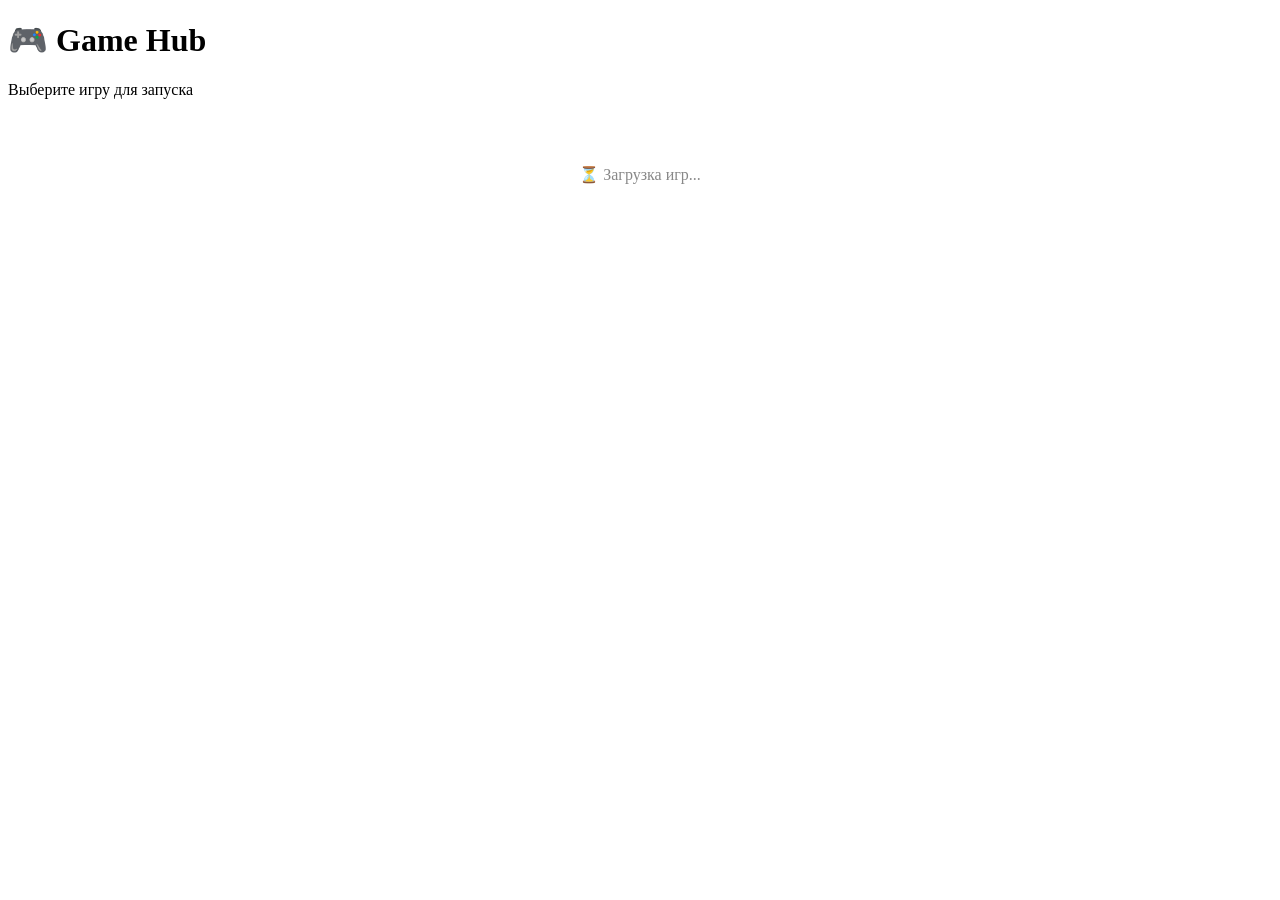
==== index.html @ e9fd37c3 "Create index.html" ====
<!DOCTYPE html>
<html lang="ru">
<head>
    <meta charset="UTF-8">
    <meta name="viewport" content="width=device-width, initial-scale=1.0">
    <title>Game Hub</title>
    <link rel="stylesheet" href="styles/main.css">
</head>
<body>
    <div class="container">
        <header>
            <h1>🎮 Game Hub</h1>
            <p class="subtitle">Выберите игру для запуска</p>
        </header>

        <div id="loading" style="text-align:center; padding:50px; color:#888;">
            ⏳ Загрузка игр...
        </div>

        <main id="gameGrid" style="display:none;">
            <!-- Карточки игр будут вставлены скриптом -->
        </main>
    </div>

    <div id="contextMenu" class="context-menu hidden">
        <ul id="menuList">
            <!-- Пункты меню будут вставлены скриптом -->
        </ul>
    </div>

    <script src="scripts/main.js"></script>
</body>
</html>
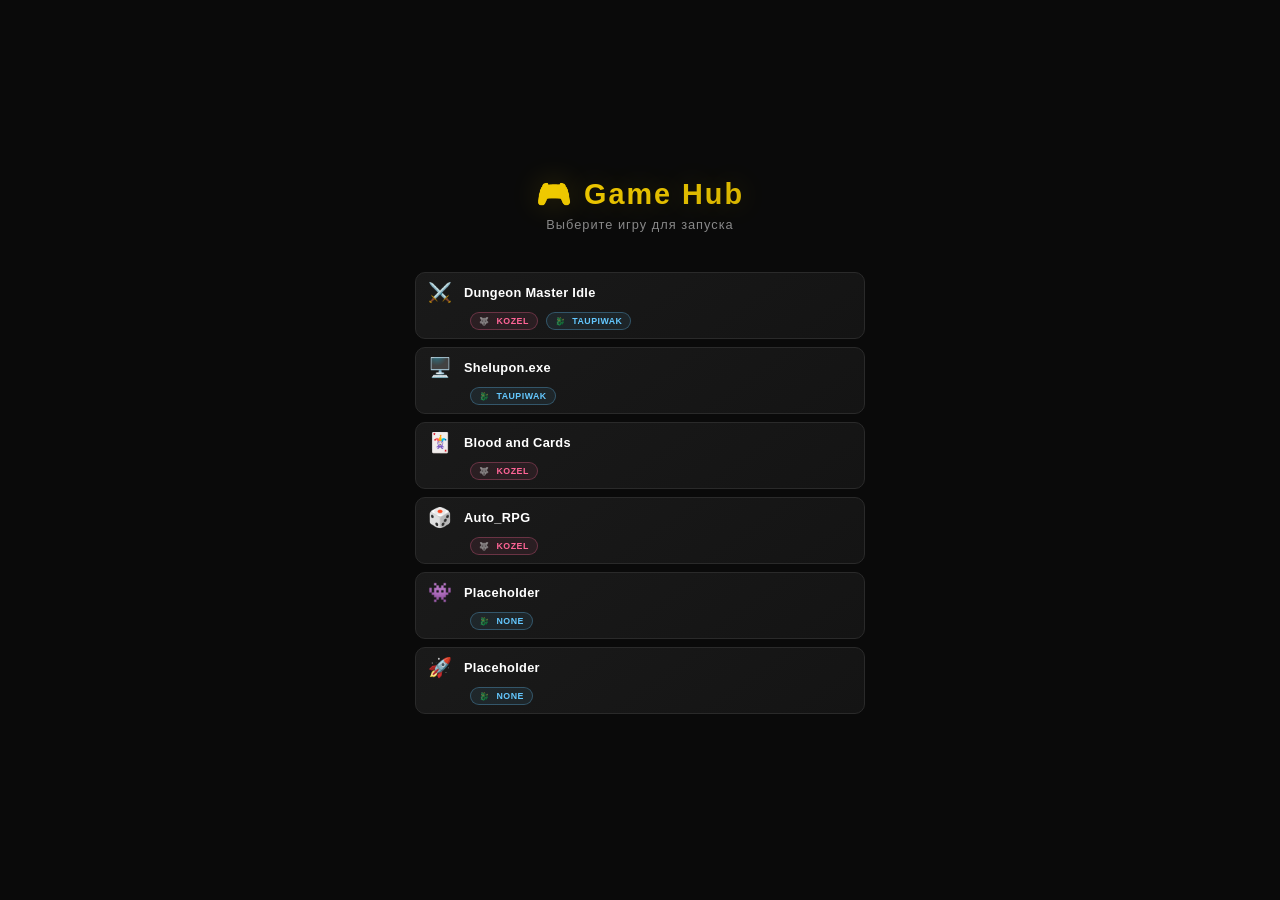
==== commit c0771291: "Update index.html" ====
--- a/index.html
+++ b/index.html
@@ -13,19 +13,8 @@
             <p class="subtitle">Выберите игру для запуска</p>
         </header>
 
-        <div id="loading" style="text-align:center; padding:50px; color:#888;">
-            ⏳ Загрузка игр...
-        </div>
-
-        <main id="gameGrid" style="display:none;">
-            <!-- Карточки игр будут вставлены скриптом -->
-        </main>
-    </div>
-
-    <div id="contextMenu" class="context-menu hidden">
-        <ul id="menuList">
-            <!-- Пункты меню будут вставлены скриптом -->
-        </ul>
+        <div id="loading">⏳ Загрузка игр...</div>
+        <main id="gameGrid"></main>
     </div>
 
     <script src="scripts/main.js"></script>
--- a/styles/main.css
+++ b/styles/main.css
@@ -0,0 +1,226 @@
+/* === ОБЩИЕ СТИЛИ === */
+* {
+    margin: 0;
+    padding: 0;
+    box-sizing: border-box;
+}
+
+body {
+    font-family: 'Segoe UI', Tahoma, Geneva, Verdana, sans-serif;
+    background: #0a0a0a;
+    color: #ffffff;
+    min-height: 100vh;
+    display: flex;
+    justify-content: center;
+    align-items: center;
+    padding: 10px;
+}
+
+.container {
+    max-width: 450px; /* ← вернули фиксированную ширину */
+    width: 100%;
+    margin: 0 auto;
+}
+
+/* === ШАПКА === */
+header {
+    text-align: center;
+    margin-bottom: 30px;
+}
+
+h1 {
+    font-size: 1.8rem;
+    font-weight: 700;
+    background: linear-gradient(135deg, #ffd700, #c9a800);
+    -webkit-background-clip: text;
+    -webkit-text-fill-color: transparent;
+    background-clip: text;
+    text-shadow: 0 0 30px rgba(255, 215, 0, 0.2);
+    letter-spacing: 2px;
+}
+
+.subtitle {
+    color: #888;
+    font-size: 0.8rem;
+    margin-top: 6px;
+    letter-spacing: 1px;
+}
+
+/* === СПИСОК ИГР === */
+#gameGrid {
+    display: flex;
+    flex-direction: column;
+    gap: 8px;
+    padding: 10px 0;
+}
+
+/* === КАРТОЧКА ИГРЫ (СТРОКА) === */
+.game-card {
+    background: linear-gradient(145deg, #1a1a1a, #141414);
+    border: 1px solid #2a2a2a;
+    border-radius: 10px;
+    padding: 8px 12px;
+    display: flex;
+    flex-wrap: wrap;
+    align-items: center;
+    justify-content: space-between;
+    gap: 8px;
+    position: relative;
+    overflow: hidden;
+    min-height: 40px;
+    transition: all 0.3s cubic-bezier(0.4, 0, 0.2, 1);
+    cursor: default;
+}
+
+.game-card::before {
+    content: '';
+    position: absolute;
+    top: -2px;
+    left: -2px;
+    right: -2px;
+    bottom: -2px;
+    background: linear-gradient(135deg, rgb(198, 190, 0), rgb(198, 190, 0), rgb(198, 190, 0));
+    background-size: 300% 300%;
+    border-radius: 12px;
+    opacity: 0;
+    transition: opacity 0.3s ease;
+    z-index: -1;
+    animation: shimmer 3s ease-in-out infinite;
+}
+
+@keyframes shimmer {
+    0% { background-position: 0% 50%; }
+    50% { background-position: 100% 50%; }
+    100% { background-position: 0% 50%; }
+}
+
+.game-card:hover {
+    transform: translateX(5px);
+    border-color: rgb(198, 190, 0);
+    box-shadow: 0 5px 30px rgba(198, 190, 0, 0.1);
+}
+
+.game-card:hover::before {
+    opacity: 1;
+}
+
+/* === ЛЕВАЯ ЧАСТЬ: Иконка + Название === */
+.game-card .left-section {
+    display: flex;
+    align-items: center;
+    gap: 12px;
+    flex: 1 1 100%; /* ← занимает всю ширину */
+    min-width: 0;
+    user-select: none;
+}
+
+.game-card .icon {
+    font-size: 1.2rem;
+    flex-shrink: 0;
+}
+
+.game-card .title {
+    font-size: 0.8rem;
+    font-weight: 600;
+    color: #ffffff;
+    letter-spacing: 0.3px;
+    white-space: nowrap;
+    overflow: hidden;
+    text-overflow: ellipsis;
+}
+
+/* === ПРАВАЯ ЧАСТЬ: Релизы === */
+.game-card .releases-section {
+    display: flex;
+    align-items: center;
+    gap: 8px;
+    flex: 1 1 100%; /* ← занимает всю ширину */
+    justify-content: flex-start;
+    padding-left: 42px; /* ← отступ под иконку */
+}
+
+.game-card .release-btn {
+    padding: 3px 8px;
+    border-radius: 16px;
+    font-size: 0.55rem;
+    font-weight: 600;
+    text-transform: uppercase;
+    letter-spacing: 0.5px;
+    border: 1px solid rgba(255, 215, 0, 0.2);
+    background: rgba(255, 215, 0, 0.08);
+    color: #ffd700;
+    transition: all 0.25s ease;
+    cursor: pointer;
+    white-space: nowrap;
+    text-decoration: none;
+    display: inline-block;
+}
+
+.game-card .release-btn:hover {
+    background: rgba(255, 215, 0, 0.1);
+    border-color: #ffd700;
+    transform: scale(1.03);
+    box-shadow: 0 0 15px rgba(255, 215, 0, 0.05);
+}
+
+/* === КОЗЕЛ - РОЗОВЫЙ === */
+.game-card .release-btn.kozel {
+    border-color: rgba(255, 100, 150, 0.3);
+    background: rgba(255, 100, 150, 0.08);
+    color: #ff6496;
+}
+
+.game-card .release-btn.kozel:hover {
+    background: rgba(255, 100, 150, 0.1);
+    border-color: #ff6496;
+    box-shadow: 0 0 15px rgba(255, 100, 150, 0.05);
+}
+
+/* === TAU - ГОЛУБОЙ === */
+.game-card .release-btn.tau {
+    border-color: rgba(100, 200, 255, 0.3);
+    background: rgba(100, 200, 255, 0.08);
+    color: #64c8ff;
+}
+
+.game-card .release-btn.tau:hover {
+    background: rgba(100, 200, 255, 0.1);
+    border-color: #64c8ff;
+    box-shadow: 0 0 15px rgba(100, 200, 255, 0.05);
+}
+
+.game-card .release-btn .author-label {
+    font-size: 0.5rem;
+    opacity: 0.6;
+    margin-right: 4px;
+}
+
+.game-card .no-release {
+    font-size: 0.7rem;
+    color: #555;
+    font-style: italic;
+}
+
+/* === АНИМАЦИЯ ПОЯВЛЕНИЯ === */
+@keyframes fadeInUp {
+    from {
+        opacity: 0;
+        transform: translateY(20px);
+    }
+    to {
+        opacity: 1;
+        transform: translateY(0);
+    }
+}
+
+.game-card {
+    animation: fadeInUp 0.4s ease forwards;
+    opacity: 0;
+}
+
+.game-card:nth-child(1) { animation-delay: 0.03s; }
+.game-card:nth-child(2) { animation-delay: 0.06s; }
+.game-card:nth-child(3) { animation-delay: 0.09s; }
+.game-card:nth-child(4) { animation-delay: 0.12s; }
+.game-card:nth-child(5) { animation-delay: 0.15s; }
+.game-card:nth-child(6) { animation-delay: 0.18s; }
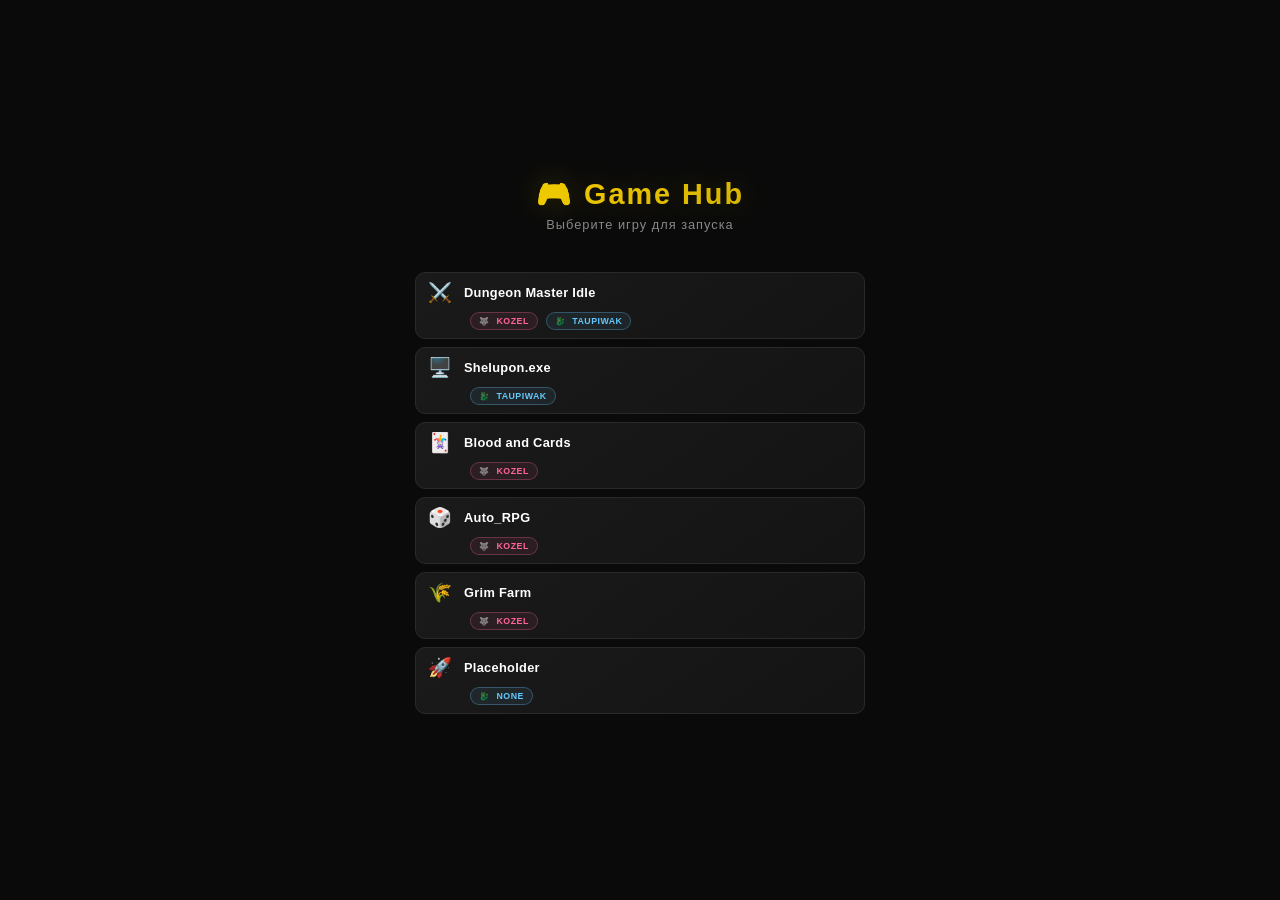
==== commit f0f9f6a7: "Update index.html" ====
--- a/index.html
+++ b/index.html
@@ -4,6 +4,9 @@
     <meta charset="UTF-8">
     <meta name="viewport" content="width=device-width, initial-scale=1.0">
     <title>Game Hub</title>
+
+    <link rel="icon" href="data:image/svg+xml,<svg xmlns='http://www.w3.org/2000/svg' viewBox='0 0 100 100'><text y='.9em' font-size='90'>🎮</text></svg>">
+    
     <link rel="stylesheet" href="styles/main.css">
 </head>
 <body>
--- a/styles/main.css
+++ b/styles/main.css
@@ -1,4 +1,3 @@
-/* === ОБЩИЕ СТИЛИ === */
 * {
     margin: 0;
     padding: 0;
@@ -8,7 +7,7 @@
 body {
     font-family: 'Segoe UI', Tahoma, Geneva, Verdana, sans-serif;
     background: #0a0a0a;
-    color: #ffffff;
+    color: #fff;
     min-height: 100vh;
     display: flex;
     justify-content: center;
@@ -17,12 +16,11 @@
 }
 
 .container {
-    max-width: 450px; /* ← вернули фиксированную ширину */
+    max-width: 450px;
     width: 100%;
     margin: 0 auto;
 }
 
-/* === ШАПКА === */
 header {
     text-align: center;
     margin-bottom: 30px;
@@ -46,7 +44,12 @@
     letter-spacing: 1px;
 }
 
-/* === СПИСОК ИГР === */
+#loading {
+    text-align: center;
+    padding: 50px;
+    color: #888;
+}
+
 #gameGrid {
     display: flex;
     flex-direction: column;
@@ -54,7 +57,6 @@
     padding: 10px 0;
 }
 
-/* === КАРТОЧКА ИГРЫ (СТРОКА) === */
 .game-card {
     background: linear-gradient(145deg, #1a1a1a, #141414);
     border: 1px solid #2a2a2a;
@@ -63,7 +65,6 @@
     display: flex;
     flex-wrap: wrap;
     align-items: center;
-    justify-content: space-between;
     gap: 8px;
     position: relative;
     overflow: hidden;
@@ -104,12 +105,11 @@
     opacity: 1;
 }
 
-/* === ЛЕВАЯ ЧАСТЬ: Иконка + Название === */
 .game-card .left-section {
     display: flex;
     align-items: center;
     gap: 12px;
-    flex: 1 1 100%; /* ← занимает всю ширину */
+    flex: 1 1 100%;
     min-width: 0;
     user-select: none;
 }
@@ -122,21 +122,20 @@
 .game-card .title {
     font-size: 0.8rem;
     font-weight: 600;
-    color: #ffffff;
+    color: #fff;
     letter-spacing: 0.3px;
     white-space: nowrap;
     overflow: hidden;
     text-overflow: ellipsis;
 }
 
-/* === ПРАВАЯ ЧАСТЬ: Релизы === */
 .game-card .releases-section {
     display: flex;
     align-items: center;
     gap: 8px;
-    flex: 1 1 100%; /* ← занимает всю ширину */
+    flex: 1 1 100%;
     justify-content: flex-start;
-    padding-left: 42px; /* ← отступ под иконку */
+    padding-left: 42px;
 }
 
 .game-card .release-btn {
@@ -152,7 +151,6 @@
     transition: all 0.25s ease;
     cursor: pointer;
     white-space: nowrap;
-    text-decoration: none;
     display: inline-block;
 }
 
@@ -163,7 +161,6 @@
     box-shadow: 0 0 15px rgba(255, 215, 0, 0.05);
 }
 
-/* === КОЗЕЛ - РОЗОВЫЙ === */
 .game-card .release-btn.kozel {
     border-color: rgba(255, 100, 150, 0.3);
     background: rgba(255, 100, 150, 0.08);
@@ -176,7 +173,6 @@
     box-shadow: 0 0 15px rgba(255, 100, 150, 0.05);
 }
 
-/* === TAU - ГОЛУБОЙ === */
 .game-card .release-btn.tau {
     border-color: rgba(100, 200, 255, 0.3);
     background: rgba(100, 200, 255, 0.08);
@@ -201,7 +197,6 @@
     font-style: italic;
 }
 
-/* === АНИМАЦИЯ ПОЯВЛЕНИЯ === */
 @keyframes fadeInUp {
     from {
         opacity: 0;
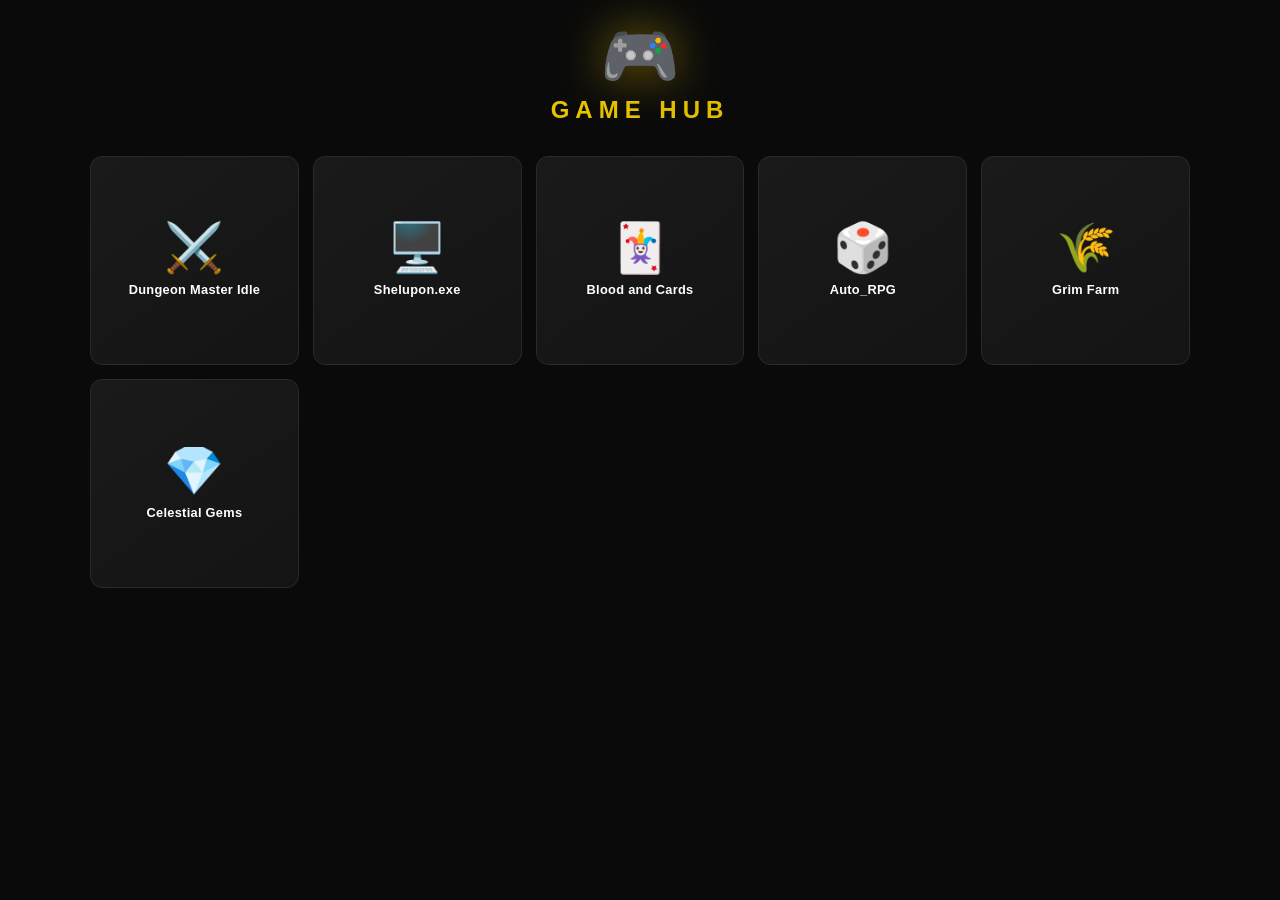
==== commit ebc0216b: "Add files via upload" ====
--- a/index.html
+++ b/index.html
@@ -4,22 +4,28 @@
     <meta charset="UTF-8">
     <meta name="viewport" content="width=device-width, initial-scale=1.0">
     <title>Game Hub</title>
-
     <link rel="icon" href="data:image/svg+xml,<svg xmlns='http://www.w3.org/2000/svg' viewBox='0 0 100 100'><text y='.9em' font-size='90'>🎮</text></svg>">
-    
     <link rel="stylesheet" href="styles/main.css">
 </head>
 <body>
     <div class="container">
         <header>
-            <h1>🎮 Game Hub</h1>
-            <p class="subtitle">Выберите игру для запуска</p>
+            <div class="logo">🎮</div>
+            <h1 class="title">GAME HUB</h1>
         </header>
 
         <div id="loading">⏳ Загрузка игр...</div>
         <main id="gameGrid"></main>
     </div>
 
+    <div id="overlay" class="overlay hidden">
+        <div class="overlay-panel">
+            <button class="overlay-close" aria-label="Закрыть">✕</button>
+            <h2 class="overlay-title"></h2>
+            <div class="overlay-list"></div>
+        </div>
+    </div>
+
     <script src="scripts/main.js"></script>
 </body>
-</html>
+</html>
--- a/styles/main.css
+++ b/styles/main.css
@@ -9,213 +9,238 @@
     background: #0a0a0a;
     color: #fff;
     min-height: 100vh;
-    display: flex;
-    justify-content: center;
-    align-items: center;
-    padding: 10px;
+    padding: 24px 16px;
 }
 
 .container {
-    max-width: 450px;
-    width: 100%;
+    max-width: 1100px;
     margin: 0 auto;
 }
 
 header {
     text-align: center;
-    margin-bottom: 30px;
-}
-
-h1 {
-    font-size: 1.8rem;
+    margin-bottom: 32px;
+}
+
+.logo {
+    font-size: 4rem;
+    line-height: 1;
+    filter: drop-shadow(0 0 24px rgba(255, 215, 0, 0.45));
+    animation: pulse 3s ease-in-out infinite;
+}
+
+@keyframes pulse {
+    0%, 100% { filter: drop-shadow(0 0 24px rgba(255, 215, 0, 0.45)); }
+    50%      { filter: drop-shadow(0 0 36px rgba(255, 215, 0, 0.7)); }
+}
+
+.title {
+    font-size: 1.5rem;
     font-weight: 700;
+    letter-spacing: 6px;
+    margin-top: 8px;
     background: linear-gradient(135deg, #ffd700, #c9a800);
     -webkit-background-clip: text;
+    background-clip: text;
     -webkit-text-fill-color: transparent;
-    background-clip: text;
-    text-shadow: 0 0 30px rgba(255, 215, 0, 0.2);
-    letter-spacing: 2px;
-}
-
-.subtitle {
+}
+
+#loading {
+    text-align: center;
+    padding: 60px 20px;
     color: #888;
-    font-size: 0.8rem;
-    margin-top: 6px;
-    letter-spacing: 1px;
-}
-
-#loading {
-    text-align: center;
-    padding: 50px;
-    color: #888;
 }
 
 #gameGrid {
+    display: grid;
+    grid-template-columns: repeat(5, 1fr);
+    gap: 14px;
+}
+
+@media (max-width: 1000px) { #gameGrid { grid-template-columns: repeat(4, 1fr); } }
+@media (max-width: 800px)  { #gameGrid { grid-template-columns: repeat(3, 1fr); } }
+@media (max-width: 600px)  { #gameGrid { grid-template-columns: repeat(2, 1fr); } }
+@media (max-width: 380px)  { #gameGrid { grid-template-columns: 1fr; } }
+
+.game-card {
+    aspect-ratio: 1 / 1;
+    perspective: 1000px;
+    cursor: pointer;
+    animation: fadeInUp 0.4s ease forwards;
+    opacity: 0;
+}
+
+@keyframes fadeInUp {
+    from { opacity: 0; transform: translateY(20px); }
+    to   { opacity: 1; transform: translateY(0); }
+}
+
+.card-inner {
+    position: relative;
+    width: 100%;
+    height: 100%;
+    transition: transform 0.6s cubic-bezier(0.4, 0, 0.2, 1);
+    transform-style: preserve-3d;
+}
+
+.game-card.flipped .card-inner {
+    transform: rotateY(180deg);
+}
+
+.card-front,
+.card-back {
+    position: absolute;
+    inset: 0;
+    backface-visibility: hidden;
+    -webkit-backface-visibility: hidden;
+    border-radius: 12px;
     display: flex;
     flex-direction: column;
-    gap: 8px;
-    padding: 10px 0;
-}
-
-.game-card {
+    align-items: center;
+    justify-content: center;
+    padding: 12px;
+    border: 1px solid #2a2a2a;
     background: linear-gradient(145deg, #1a1a1a, #141414);
-    border: 1px solid #2a2a2a;
-    border-radius: 10px;
-    padding: 8px 12px;
-    display: flex;
-    flex-wrap: wrap;
-    align-items: center;
-    gap: 8px;
-    position: relative;
     overflow: hidden;
-    min-height: 40px;
-    transition: all 0.3s cubic-bezier(0.4, 0, 0.2, 1);
-    cursor: default;
-}
-
-.game-card::before {
-    content: '';
-    position: absolute;
-    top: -2px;
-    left: -2px;
-    right: -2px;
-    bottom: -2px;
-    background: linear-gradient(135deg, rgb(198, 190, 0), rgb(198, 190, 0), rgb(198, 190, 0));
-    background-size: 300% 300%;
-    border-radius: 12px;
-    opacity: 0;
-    transition: opacity 0.3s ease;
-    z-index: -1;
-    animation: shimmer 3s ease-in-out infinite;
-}
-
-@keyframes shimmer {
-    0% { background-position: 0% 50%; }
-    50% { background-position: 100% 50%; }
-    100% { background-position: 0% 50%; }
-}
-
-.game-card:hover {
-    transform: translateX(5px);
-    border-color: rgb(198, 190, 0);
-    box-shadow: 0 5px 30px rgba(198, 190, 0, 0.1);
-}
-
-.game-card:hover::before {
-    opacity: 1;
-}
-
-.game-card .left-section {
-    display: flex;
-    align-items: center;
-    gap: 12px;
-    flex: 1 1 100%;
-    min-width: 0;
-    user-select: none;
-}
-
-.game-card .icon {
-    font-size: 1.2rem;
-    flex-shrink: 0;
-}
-
-.game-card .title {
+}
+
+.card-front {
+    gap: 10px;
+}
+
+.card-icon {
+    font-size: 3rem;
+    line-height: 1;
+}
+
+.card-title {
     font-size: 0.8rem;
     font-weight: 600;
     color: #fff;
+    text-align: center;
     letter-spacing: 0.3px;
-    white-space: nowrap;
+    line-height: 1.2;
+    display: -webkit-box;
+    -webkit-line-clamp: 2;
+    -webkit-box-orient: vertical;
     overflow: hidden;
-    text-overflow: ellipsis;
-}
-
-.game-card .releases-section {
+}
+
+.card-back {
+    transform: rotateY(180deg);
+    border-color: rgb(198, 190, 0);
+    box-shadow: inset 0 0 30px rgba(198, 190, 0, 0.08),
+                0 0 30px rgba(198, 190, 0, 0.15);
+    gap: 6px;
+}
+
+.back-emoji {
+    font-size: 1.6rem;
+    line-height: 1;
+}
+
+.back-text {
+    font-size: 0.75rem;
+    font-weight: 600;
+    letter-spacing: 0.5px;
+    text-align: center;
+    color: #ffd700;
+}
+
+.overlay {
+    position: fixed;
+    inset: 0;
+    background: rgba(0, 0, 0, 0.75);
+    backdrop-filter: blur(4px);
     display: flex;
     align-items: center;
+    justify-content: center;
+    z-index: 1000;
+    padding: 20px;
+}
+
+.overlay.hidden {
+    display: none;
+}
+
+.overlay-panel {
+    background: linear-gradient(145deg, #1a1a1a, #141414);
+    border: 1px solid #2a2a2a;
+    border-radius: 14px;
+    padding: 20px;
+    max-width: 360px;
+    width: 100%;
+    max-height: 80vh;
+    display: flex;
+    flex-direction: column;
+    position: relative;
+    box-shadow: 0 20px 60px rgba(0, 0, 0, 0.6);
+}
+
+.overlay-close {
+    position: absolute;
+    top: 10px;
+    right: 10px;
+    background: transparent;
+    border: none;
+    color: #888;
+    font-size: 1rem;
+    cursor: pointer;
+    width: 28px;
+    height: 28px;
+    border-radius: 50%;
+    transition: all 0.2s;
+}
+
+.overlay-close:hover {
+    color: #fff;
+    background: rgba(255, 255, 255, 0.08);
+}
+
+.overlay-title {
+    font-size: 1rem;
+    font-weight: 700;
+    color: #ffd700;
+    text-align: center;
+    margin-bottom: 14px;
+    padding: 0 30px;
+}
+
+.overlay-list {
+    display: flex;
+    flex-direction: column;
     gap: 8px;
-    flex: 1 1 100%;
-    justify-content: flex-start;
-    padding-left: 42px;
-}
-
-.game-card .release-btn {
-    padding: 3px 8px;
-    border-radius: 16px;
-    font-size: 0.55rem;
+    overflow-y: auto;
+    padding-right: 4px;
+}
+
+.overlay-item {
+    display: flex;
+    align-items: center;
+    gap: 10px;
+    padding: 10px 14px;
+    border-radius: 10px;
+    background: rgba(255, 255, 255, 0.03);
+    border: 1px solid var(--author-color, #444);
+    color: var(--author-color, #fff);
+    font-size: 0.85rem;
     font-weight: 600;
-    text-transform: uppercase;
-    letter-spacing: 0.5px;
-    border: 1px solid rgba(255, 215, 0, 0.2);
-    background: rgba(255, 215, 0, 0.08);
-    color: #ffd700;
-    transition: all 0.25s ease;
     cursor: pointer;
-    white-space: nowrap;
-    display: inline-block;
-}
-
-.game-card .release-btn:hover {
-    background: rgba(255, 215, 0, 0.1);
-    border-color: #ffd700;
-    transform: scale(1.03);
-    box-shadow: 0 0 15px rgba(255, 215, 0, 0.05);
-}
-
-.game-card .release-btn.kozel {
-    border-color: rgba(255, 100, 150, 0.3);
-    background: rgba(255, 100, 150, 0.08);
-    color: #ff6496;
-}
-
-.game-card .release-btn.kozel:hover {
-    background: rgba(255, 100, 150, 0.1);
-    border-color: #ff6496;
-    box-shadow: 0 0 15px rgba(255, 100, 150, 0.05);
-}
-
-.game-card .release-btn.tau {
-    border-color: rgba(100, 200, 255, 0.3);
-    background: rgba(100, 200, 255, 0.08);
-    color: #64c8ff;
-}
-
-.game-card .release-btn.tau:hover {
-    background: rgba(100, 200, 255, 0.1);
-    border-color: #64c8ff;
-    box-shadow: 0 0 15px rgba(100, 200, 255, 0.05);
-}
-
-.game-card .release-btn .author-label {
-    font-size: 0.5rem;
-    opacity: 0.6;
-    margin-right: 4px;
-}
-
-.game-card .no-release {
-    font-size: 0.7rem;
-    color: #555;
-    font-style: italic;
-}
-
-@keyframes fadeInUp {
-    from {
-        opacity: 0;
-        transform: translateY(20px);
-    }
-    to {
-        opacity: 1;
-        transform: translateY(0);
-    }
-}
-
-.game-card {
-    animation: fadeInUp 0.4s ease forwards;
-    opacity: 0;
-}
-
-.game-card:nth-child(1) { animation-delay: 0.03s; }
-.game-card:nth-child(2) { animation-delay: 0.06s; }
-.game-card:nth-child(3) { animation-delay: 0.09s; }
-.game-card:nth-child(4) { animation-delay: 0.12s; }
-.game-card:nth-child(5) { animation-delay: 0.15s; }
-.game-card:nth-child(6) { animation-delay: 0.18s; }
+    transition: all 0.2s ease;
+    font-family: inherit;
+    text-align: left;
+}
+
+.overlay-item:hover {
+    background: rgba(255, 255, 255, 0.07);
+    transform: translateX(3px);
+    box-shadow: 0 0 15px var(--author-color, transparent);
+}
+
+.overlay-emoji {
+    font-size: 1.2rem;
+}
+
+.overlay-author {
+    letter-spacing: 0.3px;
+}
